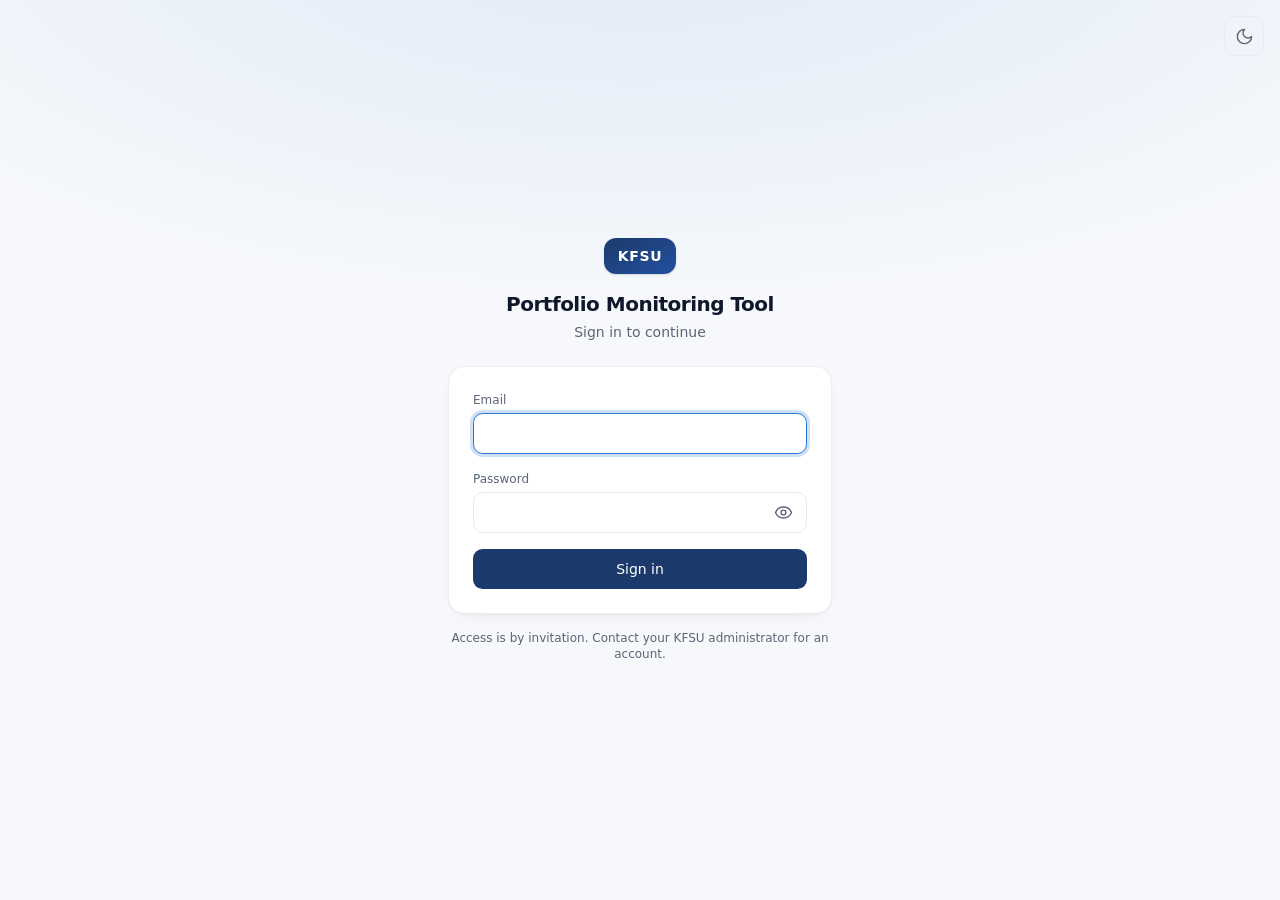
==== index.html @ 023165a6 "Deploy d8deb1f" ====
<!doctype html>
<html lang="en">
<head>
    <meta charset="utf-8">
    <meta name="viewport" content="width=device-width, initial-scale=1, viewport-fit=cover">
    <meta name="theme-color" content="#f8fafc" media="(prefers-color-scheme: light)">
    <meta name="theme-color" content="#09090b" media="(prefers-color-scheme: dark)">
    <meta name="mobile-web-app-capable" content="yes">
    <meta name="apple-mobile-web-app-capable" content="yes">
    <meta name="apple-mobile-web-app-title" content="KFSU PMT">
    <meta name="apple-mobile-web-app-status-bar-style" content="default">
    <link rel="manifest" href="./manifest.webmanifest">
    <link rel="apple-touch-icon" href="./icons/apple-touch-icon.png">
    <meta name="robots" content="noindex, nofollow">
    <title>KFSU Portfolio Monitoring Tool</title>
    <link rel="icon" href="data:image/svg+xml,%3Csvg xmlns='http://www.w3.org/2000/svg' viewBox='0 0 32 32'%3E%3Crect width='32' height='32' rx='7' fill='%231b3a6b'/%3E%3Ctext x='16' y='21' font-family='Arial' font-weight='700' font-size='12' text-anchor='middle' fill='white'%3EKF%3C/text%3E%3C/svg%3E">
    <script>
        (function () {
            var t = null;
            try { t = localStorage.getItem('theme'); } catch (e) {}
            var dark = t === 'dark' || ((t === null || t === 'system') && matchMedia('(prefers-color-scheme: dark)').matches);
            document.documentElement.classList.toggle('dark', dark);
        })();
    </script>
  <script type="module" crossorigin src="./assets/index-t6SXf72Q.js"></script>
  <link rel="stylesheet" crossorigin href="./assets/index-DglkV8sc.css">
</head>
<body class="bg-slate-50 text-slate-900 antialiased dark:bg-zinc-950 dark:text-zinc-100">
    <div id="app"></div>
    <noscript>This application needs JavaScript.</noscript>
</body>
</html>
---- assets/index-DglkV8sc.css ----
.toast-enter-active[data-v-ac002129],.toast-leave-active[data-v-ac002129]{transition:all .25s cubic-bezier(.2,.8,.2,1)}.toast-enter-from[data-v-ac002129],.toast-leave-to[data-v-ac002129]{opacity:0;transform:translateY(12px)}.drawer-backdrop{opacity:0;transition:opacity .28s}.drawer-backdrop.is-in{opacity:1}.drawer-panel{inset-block:0;transition:transform .34s cubic-bezier(.2,.8,.2,1);right:0;transform:translate(100%)}.drawer-panel.is-in{transform:none}.drawer-panel.is-left{inset-block:0;border-radius:0;height:auto;left:0;right:auto;transform:translate(-100%)}.drawer-panel.is-left.is-in{transform:none}@media (width<=639px){.drawer-panel:not(.is-left){border-radius:1.5rem 1.5rem 0 0;height:94dvh;inset:auto 0 0;transform:translateY(100%)}.drawer-panel:not(.is-left).is-in{transform:none}}@media (prefers-reduced-motion:reduce){.drawer-panel,.drawer-backdrop{transition:none}}.pop-enter-active .floating{transition:opacity .14s,transform .18s cubic-bezier(.2,.8,.2,1)}.pop-leave-active .floating{transition:opacity .1s,transform .1s}.pop-enter-from .floating,.pop-leave-to .floating{opacity:0;transform:translateY(-6px)scale(.97)}.sheet-enter-active .sheet-backdrop,.sheet-leave-active .sheet-backdrop{transition:opacity .25s}.sheet-enter-active .sheet-panel{transition:transform .32s cubic-bezier(.2,.8,.2,1)}.sheet-leave-active .sheet-panel{transition:transform .2s ease-in}.sheet-enter-from .sheet-backdrop,.sheet-leave-to .sheet-backdrop{opacity:0}.sheet-enter-from .sheet-panel,.sheet-leave-to .sheet-panel{transform:translateY(100%)}@media (prefers-reduced-motion:reduce){.floating,.sheet-panel,.sheet-backdrop{transition:none!important}}.cal-nav{width:2.25rem;height:2.25rem;color:var(--ink-2);border-radius:.6rem;place-items:center;transition:background-color .15s;display:grid}.cal-nav:hover{background:color-mix(in srgb, var(--ink-2) 12%, transparent)}.cal-day{font-variant-numeric:tabular-nums;border-radius:.7rem;height:2.5rem;font-size:.875rem;transition:background-color .12s,transform .12s}@media (width>=640px){.cal-day{height:2.25rem}}.cal-day:hover{background:color-mix(in srgb, var(--ink-2) 14%, transparent)}.cal-day:active{transform:scale(.92)}.cal-day.is-out{color:color-mix(in srgb, var(--ink-2) 55%, transparent)}.cal-day.is-today{box-shadow:inset 0 0 0 1.5px var(--series-1);font-weight:600}.cal-day.is-selected,.cal-cell.is-selected{color:#fff;box-shadow:none;background:#1b3a6b;font-weight:600}.dark .cal-day.is-selected,.dark .cal-cell.is-selected{background:var(--series-1)}.cal-cell{border-radius:.8rem;height:3rem;font-size:.9rem;transition:background-color .12s}.cal-cell:hover:not(.is-selected){background:color-mix(in srgb, var(--ink-2) 14%, transparent)}.cal-enter-active,.cal-leave-active{transition:opacity .12s,transform .15s}.cal-enter-from{opacity:0;transform:translateY(4px)}.cal-leave-to{opacity:0;transform:translateY(-4px)}.sheet[data-v-468f14e0]{animation:.22s cubic-bezier(.2,.8,.2,1) sheet-in-468f14e0}@keyframes sheet-in-468f14e0{0%{opacity:0;transform:translateY(24px)}to{opacity:1;transform:none}}@media (prefers-reduced-motion:reduce){.sheet[data-v-468f14e0]{animation:none}}.no-scrollbar{scrollbar-width:none}.no-scrollbar::-webkit-scrollbar{display:none}.nav-row{color:inherit;border-radius:.8rem;align-items:center;gap:.75rem;padding:.6rem .75rem;font-size:.9rem;transition:background-color .15s,transform .12s;display:flex}.nav-row svg{color:var(--ink-2);flex-shrink:0}.nav-row:hover{background:color-mix(in srgb, var(--ink-2) 10%, transparent)}.nav-row:active{transform:scale(.98)}.nav-row.is-on{background:color-mix(in srgb, var(--series-1) 13%, transparent);font-weight:600}.nav-row.is-on svg{color:var(--series-1)}@layer properties{@supports (((-webkit-hyphens:none)) and (not (margin-trim:inline))) or ((-moz-orient:inline) and (not (color:rgb(from red r g b)))){*,:before,:after,::backdrop{--tw-translate-x:0;--tw-translate-y:0;--tw-translate-z:0;--tw-rotate-x:initial;--tw-rotate-y:initial;--tw-rotate-z:initial;--tw-skew-x:initial;--tw-skew-y:initial;--tw-space-y-reverse:0;--tw-divide-y-reverse:0;--tw-border-style:solid;--tw-gradient-position:initial;--tw-gradient-from:#0000;--tw-gradient-via:#0000;--tw-gradient-to:#0000;--tw-gradient-stops:initial;--tw-gradient-via-stops:initial;--tw-gradient-from-position:0%;--tw-gradient-via-position:50%;--tw-gradient-to-position:100%;--tw-leading:initial;--tw-font-weight:initial;--tw-tracking:initial;--tw-ordinal:initial;--tw-slashed-zero:initial;--tw-numeric-figure:initial;--tw-numeric-spacing:initial;--tw-numeric-fraction:initial;--tw-shadow:0 0 #0000;--tw-shadow-color:initial;--tw-shadow-alpha:100%;--tw-inset-shadow:0 0 #0000;--tw-inset-shadow-color:initial;--tw-inset-shadow-alpha:100%;--tw-ring-color:initial;--tw-ring-shadow:0 0 #0000;--tw-inset-ring-color:initial;--tw-inset-ring-shadow:0 0 #0000;--tw-ring-inset:initial;--tw-ring-offset-width:0px;--tw-ring-offset-color:#fff;--tw-ring-offset-shadow:0 0 #0000;--tw-blur:initial;--tw-brightness:initial;--tw-contrast:initial;--tw-grayscale:initial;--tw-hue-rotate:initial;--tw-invert:initial;--tw-opacity:initial;--tw-saturate:initial;--tw-sepia:initial;--tw-drop-shadow:initial;--tw-drop-shadow-color:initial;--tw-drop-shadow-alpha:100%;--tw-drop-shadow-size:initial;--tw-backdrop-blur:initial;--tw-backdrop-brightness:initial;--tw-backdrop-contrast:initial;--tw-backdrop-grayscale:initial;--tw-backdrop-hue-rotate:initial;--tw-backdrop-invert:initial;--tw-backdrop-opacity:initial;--tw-backdrop-saturate:initial;--tw-backdrop-sepia:initial;--tw-duration:initial;--tw-ease:initial;--tw-scale-x:1;--tw-scale-y:1;--tw-scale-z:1}}}@layer theme{:root,:host{--font-sans:ui-sans-serif, system-ui, -apple-system, "Segoe UI", Roboto, "Helvetica Neue", Arial, sans-serif;--font-mono:ui-monospace, SFMono-Regular, Menlo, Monaco, Consolas, "Liberation Mono", "Courier New", monospace;--color-red-50:oklch(97.1% .013 17.38);--color-red-200:oklch(88.5% .062 18.334);--color-red-400:oklch(70.4% .191 22.216);--color-red-500:oklch(63.7% .237 25.331);--color-red-600:oklch(57.7% .245 27.325);--color-red-700:oklch(50.5% .213 27.518);--color-red-800:oklch(44.4% .177 26.899);--color-red-900:oklch(39.6% .141 25.723);--color-red-950:oklch(25.8% .092 26.042);--color-amber-50:oklch(98.7% .022 95.277);--color-amber-950:oklch(27.9% .077 45.635);--color-emerald-400:oklch(76.5% .177 163.223);--color-emerald-600:oklch(59.6% .145 163.225);--color-emerald-700:oklch(50.8% .118 165.612);--color-blue-50:oklch(97% .014 254.604);--color-slate-50:oklch(98.4% .003 247.858);--color-slate-100:oklch(96.8% .007 247.896);--color-slate-200:oklch(92.9% .013 255.508);--color-slate-300:oklch(86.9% .022 252.894);--color-slate-400:oklch(70.4% .04 256.788);--color-slate-500:oklch(55.4% .046 257.417);--color-slate-600:oklch(44.6% .043 257.281);--color-slate-800:oklch(27.9% .041 260.031);--color-slate-900:oklch(20.8% .042 265.755);--color-zinc-100:oklch(96.7% .001 286.375);--color-zinc-300:oklch(87.1% .006 286.286);--color-zinc-400:oklch(70.5% .015 286.067);--color-zinc-600:oklch(44.2% .017 285.786);--color-zinc-700:oklch(37% .013 285.805);--color-zinc-800:oklch(27.4% .006 286.033);--color-zinc-900:oklch(21% .006 285.885);--color-zinc-950:oklch(14.1% .005 285.823);--color-black:#000;--color-white:#fff;--spacing:.25rem;--container-sm:24rem;--container-md:28rem;--container-xl:36rem;--container-2xl:42rem;--container-7xl:80rem;--text-xs:.75rem;--text-xs--line-height:calc(1 / .75);--text-sm:.875rem;--text-sm--line-height:calc(1.25 / .875);--text-base:1rem;--text-base--line-height:calc(1.5 / 1);--text-lg:1.125rem;--text-lg--line-height:calc(1.75 / 1.125);--text-xl:1.25rem;--text-xl--line-height:calc(1.75 / 1.25);--text-2xl:1.5rem;--text-2xl--line-height:calc(2 / 1.5);--text-3xl:1.875rem;--text-3xl--line-height:calc(2.25 / 1.875);--font-weight-medium:500;--font-weight-semibold:600;--font-weight-bold:700;--tracking-tight:-.025em;--tracking-wide:.025em;--tracking-wider:.05em;--leading-tight:1.25;--radius-md:.375rem;--radius-lg:.5rem;--radius-xl:.75rem;--radius-2xl:1rem;--radius-3xl:1.5rem;--ease-out:cubic-bezier(0, 0, .2, 1);--animate-spin:spin 1s linear infinite;--animate-pulse:pulse 2s cubic-bezier(.4, 0, .6, 1) infinite;--blur-sm:8px;--blur-xl:24px;--default-transition-duration:.15s;--default-transition-timing-function:cubic-bezier(.4, 0, .2, 1);--default-font-family:var(--font-sans);--default-mono-font-family:var(--font-mono)}}@layer base{*,:after,:before,::backdrop{box-sizing:border-box;border:0 solid;margin:0;padding:0}::file-selector-button{box-sizing:border-box;border:0 solid;margin:0;padding:0}html,:host{-webkit-text-size-adjust:100%;tab-size:4;line-height:1.5;font-family:var(--default-font-family,-apple-system, BlinkMacSystemFont, "Segoe UI", Roboto, "Helvetica Neue", "Noto Sans", Arial, sans-serif, "Apple Color Emoji", "Segoe UI Emoji", "Segoe UI Symbol", "Noto Color Emoji");font-feature-settings:var(--default-font-feature-settings,normal);font-variation-settings:var(--default-font-variation-settings,normal);-webkit-tap-highlight-color:transparent}hr{height:0;color:inherit;border-top-width:1px}abbr:where([title]){-webkit-text-decoration:underline dotted;text-decoration:underline dotted}h1,h2,h3,h4,h5,h6{font-size:inherit;font-weight:inherit}a{color:inherit;-webkit-text-decoration:inherit;-webkit-text-decoration:inherit;-webkit-text-decoration:inherit;-webkit-text-decoration:inherit;text-decoration:inherit}b,strong{font-weight:bolder}code,kbd,samp,pre{font-family:var(--default-mono-font-family,ui-monospace, SFMono-Regular, Menlo, Monaco, Consolas, "Liberation Mono", "Courier New", monospace);font-feature-settings:var(--default-mono-font-feature-settings,normal);font-variation-settings:var(--default-mono-font-variation-settings,normal);font-size:1em}small{font-size:80%}sub,sup{vertical-align:baseline;font-size:75%;line-height:0;position:relative}sub{bottom:-.25em}sup{top:-.5em}table{text-indent:0;border-color:inherit;border-collapse:collapse}:-moz-focusring:where(:not(iframe)){outline:auto}progress{vertical-align:baseline}summary{display:list-item}ol,ul,menu{list-style:none}img,svg,video,canvas,audio,iframe,embed,object{vertical-align:middle;display:block}img,video{max-width:100%;height:auto}button,input,select,optgroup,textarea{font:inherit;font-feature-settings:inherit;font-variation-settings:inherit;letter-spacing:inherit;color:inherit;opacity:1;background-color:#0000;border-radius:0}::file-selector-button{font:inherit;font-feature-settings:inherit;font-variation-settings:inherit;letter-spacing:inherit;color:inherit;opacity:1;background-color:#0000;border-radius:0}:where(select:is([multiple],[size])) optgroup{font-weight:bolder}:where(select:is([multiple],[size])) optgroup option{padding-inline-start:20px}::file-selector-button{margin-inline-end:4px}::placeholder{opacity:1}@supports (not ((-webkit-appearance:-apple-pay-button))) or (contain-intrinsic-size:1px){::placeholder{color:currentColor}@supports (color:color-mix(in lab, red, red)){::placeholder{color:color-mix(in oklab, currentcolor 50%, transparent)}}}textarea{resize:vertical}::-webkit-search-decoration{-webkit-appearance:none}::-webkit-date-and-time-value{min-height:1lh;text-align:inherit}::-webkit-datetime-edit{display:inline-flex}::-webkit-datetime-edit-fields-wrapper{padding:0}::-webkit-datetime-edit{padding-block:0}::-webkit-datetime-edit-year-field{padding-block:0}::-webkit-datetime-edit-month-field{padding-block:0}::-webkit-datetime-edit-day-field{padding-block:0}::-webkit-datetime-edit-hour-field{padding-block:0}::-webkit-datetime-edit-minute-field{padding-block:0}::-webkit-datetime-edit-second-field{padding-block:0}::-webkit-datetime-edit-millisecond-field{padding-block:0}::-webkit-datetime-edit-meridiem-field{padding-block:0}::-webkit-calendar-picker-indicator{line-height:1}:-moz-ui-invalid{box-shadow:none}button,input:where([type=button],[type=reset],[type=submit]){appearance:button}::file-selector-button{appearance:button}::-webkit-inner-spin-button{height:auto}::-webkit-outer-spin-button{height:auto}[hidden]:where(:not([hidden=until-found])){display:none!important}}@layer components{.btn{white-space:nowrap;border-radius:.6rem;justify-content:center;align-items:center;gap:.4rem;min-height:2.5rem;padding:.5rem .9rem;font-size:.875rem;font-weight:500;transition:background-color .15s,opacity .15s;display:inline-flex}.btn-primary{color:#fff;background:#1b3a6b}.btn-primary:hover:not(:disabled){background:#2450a0}.btn-ghost{border:1px solid var(--grid);background:var(--surface)}.btn-ghost:hover:not(:disabled){border-color:var(--ink-2)}@supports (color:color-mix(in lab, red, red)){.btn-ghost:hover:not(:disabled){border-color:color-mix(in srgb, var(--ink-2) 55%, transparent)}}.btn-danger{color:#fff;background:#c2312d}.btn-danger:hover:not(:disabled){background:#a32623}.btn:disabled{opacity:.55;cursor:not-allowed}.input{border:1px solid var(--grid);background:var(--surface);width:100%;min-height:2.5rem;color:inherit;border-radius:.6rem;padding:.55rem .75rem;font-size:.9rem}.input:focus-visible{outline:2px solid var(--series-1);outline-offset:1px}.label{color:var(--ink-2);margin-bottom:.25rem;font-size:.75rem;font-weight:500;display:block}html{-webkit-text-size-adjust:100%}input,select,textarea{font-size:16px}@media (width>=640px){input,select,textarea{font-size:.9rem}}.select-trigger{border:1px solid var(--grid);background:var(--surface);min-height:2.5rem;color:inherit;cursor:pointer;border-radius:.6rem;padding:.5rem .75rem;font-size:.9rem;transition:border-color .15s,box-shadow .15s}.select-trigger:hover:not(:disabled){border-color:var(--ink-2)}@supports (color:color-mix(in lab, red, red)){.select-trigger:hover:not(:disabled){border-color:color-mix(in srgb, var(--ink-2) 50%, transparent)}}.select-trigger.is-open,.select-trigger:focus-visible{border-color:var(--series-1);box-shadow:0 0 0 3px var(--series-1)}@supports (color:color-mix(in lab, red, red)){.select-trigger.is-open,.select-trigger:focus-visible{box-shadow:0 0 0 3px color-mix(in srgb, var(--series-1) 22%, transparent)}}.select-trigger.is-open,.select-trigger:focus-visible{outline:none}.select-sm{min-height:2.25rem;padding:.3rem .65rem;font-size:.85rem}.input:focus-visible{box-shadow:0 0 0 3px var(--series-1)}@supports (color:color-mix(in lab, red, red)){.input:focus-visible{box-shadow:0 0 0 3px color-mix(in srgb, var(--series-1) 22%, transparent)}}.input:focus-visible{border-color:var(--series-1);outline:none}@media (width<=639px){.input,.select-trigger,.btn{min-height:2.9rem}}.btn:active:not(:disabled){transform:scale(.97)}.btn{transition:background-color .15s,opacity .15s,transform .12s}.spinner{border:2px solid;border-right-color:#0000;border-radius:9999px;width:1em;height:1em;animation:.7s linear infinite spin}@keyframes spin{to{transform:rotate(360deg)}}.topbar{z-index:100;pointer-events:none;height:2.5px;position:fixed;inset:0 0 auto;overflow:hidden}.topbar:before{content:"";background:linear-gradient(90deg, transparent, var(--series-1), var(--series-2));width:40%;animation:1.1s ease-in-out infinite topbar;position:absolute;inset:0}@keyframes topbar{0%{transform:translate(-100%)}to{transform:translate(260%)}}@keyframes flash{0%{background-color:color-mix(in srgb, var(--series-1) 22%, transparent)}to{background-color:#0000}}.flash{animation:1.6s ease-out flash}html{scroll-behavior:smooth}@media (prefers-reduced-motion:reduce){html{scroll-behavior:auto}}.icon-btn{width:2.1rem;height:2.1rem;color:var(--ink-2);border-radius:.6rem;place-items:center;transition:background-color .15s,transform .12s;display:inline-grid}.icon-btn:hover{background:var(--ink-2)}@supports (color:color-mix(in lab, red, red)){.icon-btn:hover{background:color-mix(in srgb, var(--ink-2) 13%, transparent)}}.icon-btn:hover{color:inherit}.icon-btn:active{transform:scale(.9)}@keyframes row-in{0%{opacity:0;transform:translateY(8px)}to{opacity:1;transform:none}}.row-in{animation:.4s cubic-bezier(.2,.8,.2,1) both row-in;animation-delay:calc(var(--i,0) * 28ms)}.fab{right:1rem;bottom:calc(5.4rem + env(safe-area-inset-bottom));z-index:40;color:#fff;background:linear-gradient(135deg,#1b3a6b,#2450a0);border-radius:1.2rem;place-items:center;width:3.5rem;height:3.5rem;transition:transform .15s;display:grid;position:fixed;box-shadow:0 10px 24px -6px #1b3a6b8c}.fab:active{transform:scale(.92)}@media (prefers-reduced-motion:reduce){.row-in{animation:none}}.chip{border:1px solid var(--series-1);border-radius:9999px;flex-shrink:0;align-items:center;gap:.35rem;display:inline-flex}@supports (color:color-mix(in lab, red, red)){.chip{border:1px solid color-mix(in srgb, var(--series-1) 35%, transparent)}}.chip{background:var(--series-1)}@supports (color:color-mix(in lab, red, red)){.chip{background:color-mix(in srgb, var(--series-1) 10%, var(--surface))}}.chip{padding:.3rem .5rem .3rem .75rem;font-size:.8rem;font-weight:500;transition:transform .12s,background-color .15s}.chip:hover{background:var(--series-1)}@supports (color:color-mix(in lab, red, red)){.chip:hover{background:color-mix(in srgb, var(--series-1) 18%, var(--surface))}}.chip:active{transform:scale(.95)}.group-head{background:var(--surface)}@supports (color:color-mix(in lab, red, red)){.group-head{background:color-mix(in srgb, var(--surface) 90%, transparent)}}.group-head{border:1px solid var(--grid)}.fab-up{bottom:calc(9rem + env(safe-area-inset-bottom))}}@layer utilities{.pointer-events-auto{pointer-events:auto}.pointer-events-none{pointer-events:none}.invisible{visibility:hidden}.visible{visibility:visible}.sr-only{clip-path:inset(50%);white-space:nowrap;border-width:0;width:1px;height:1px;margin:-1px;padding:0;position:absolute;overflow:hidden}.absolute{position:absolute}.fixed{position:fixed}.relative{position:relative}.sticky{position:sticky}.inset-0{inset:0}.inset-x-0{inset-inline:0}.inset-x-2\.5{inset-inline:calc(var(--spacing) * 2.5)}.inset-y-1{inset-block:var(--spacing)}.-top-0\.5{top:calc(var(--spacing) * -.5)}.-top-1{top:calc(var(--spacing) * -1)}.top-0{top:0}.top-0\.5{top:calc(var(--spacing) * .5)}.top-1\/2{top:50%}.top-4{top:calc(var(--spacing) * 4)}.top-\[3\.6rem\]{top:3.6rem}.-right-0\.5{right:calc(var(--spacing) * -.5)}.right-1{right:var(--spacing)}.right-1\.5{right:calc(var(--spacing) * 1.5)}.right-4{right:calc(var(--spacing) * 4)}.bottom-0{bottom:0}.bottom-2\.5{bottom:calc(var(--spacing) * 2.5)}.bottom-\[5rem\]{bottom:5rem}.left-0{left:0}.left-0\.5{left:calc(var(--spacing) * .5)}.left-1{left:var(--spacing)}.left-3{left:calc(var(--spacing) * 3)}.z-10{z-index:10}.z-20{z-index:20}.z-30{z-index:30}.z-40{z-index:40}.z-50{z-index:50}.z-\[60\]{z-index:60}.z-\[70\]{z-index:70}.z-\[80\]{z-index:80}.z-\[90\]{z-index:90}.-mx-1{margin-inline:calc(var(--spacing) * -1)}.-mx-2{margin-inline:calc(var(--spacing) * -2)}.mx-auto{margin-inline:auto}.mt-0\.5{margin-top:calc(var(--spacing) * .5)}.mt-1{margin-top:var(--spacing)}.mt-1\.5{margin-top:calc(var(--spacing) * 1.5)}.mt-2{margin-top:calc(var(--spacing) * 2)}.mt-3{margin-top:calc(var(--spacing) * 3)}.mt-4{margin-top:calc(var(--spacing) * 4)}.mt-5{margin-top:calc(var(--spacing) * 5)}.mt-px{margin-top:1px}.-mr-2{margin-right:calc(var(--spacing) * -2)}.mb-1{margin-bottom:var(--spacing)}.mb-1\.5{margin-bottom:calc(var(--spacing) * 1.5)}.mb-2{margin-bottom:calc(var(--spacing) * 2)}.mb-2\.5{margin-bottom:calc(var(--spacing) * 2.5)}.mb-3{margin-bottom:calc(var(--spacing) * 3)}.mb-4{margin-bottom:calc(var(--spacing) * 4)}.mb-5{margin-bottom:calc(var(--spacing) * 5)}.mb-6{margin-bottom:calc(var(--spacing) * 6)}.ml-1{margin-left:var(--spacing)}.ml-1\.5{margin-left:calc(var(--spacing) * 1.5)}.ml-2{margin-left:calc(var(--spacing) * 2)}.ml-auto{margin-left:auto}.\!grid{display:grid!important}.block{display:block}.contents{display:contents}.flex{display:flex}.grid{display:grid}.hidden{display:none}.inline-block{display:inline-block}.inline-flex{display:inline-flex}.inline-grid{display:inline-grid}.table{display:table}.\!size-10{width:calc(var(--spacing) * 10)!important;height:calc(var(--spacing) * 10)!important}.\!size-11{width:calc(var(--spacing) * 11)!important;height:calc(var(--spacing) * 11)!important}.size-2\.5{width:calc(var(--spacing) * 2.5);height:calc(var(--spacing) * 2.5)}.size-5{width:calc(var(--spacing) * 5);height:calc(var(--spacing) * 5)}.size-8{width:calc(var(--spacing) * 8);height:calc(var(--spacing) * 8)}.size-9{width:calc(var(--spacing) * 9);height:calc(var(--spacing) * 9)}.size-10{width:calc(var(--spacing) * 10);height:calc(var(--spacing) * 10)}.size-11{width:calc(var(--spacing) * 11);height:calc(var(--spacing) * 11)}.size-14{width:calc(var(--spacing) * 14);height:calc(var(--spacing) * 14)}.size-16{width:calc(var(--spacing) * 16);height:calc(var(--spacing) * 16)}.h-1{height:var(--spacing)}.h-1\.5{height:calc(var(--spacing) * 1.5)}.h-2{height:calc(var(--spacing) * 2)}.h-2\.5{height:calc(var(--spacing) * 2.5)}.h-3{height:calc(var(--spacing) * 3)}.h-3\.5{height:calc(var(--spacing) * 3.5)}.h-4{height:calc(var(--spacing) * 4)}.h-5{height:calc(var(--spacing) * 5)}.h-6{height:calc(var(--spacing) * 6)}.h-7{height:calc(var(--spacing) * 7)}.h-8{height:calc(var(--spacing) * 8)}.h-9{height:calc(var(--spacing) * 9)}.h-28{height:calc(var(--spacing) * 28)}.h-32{height:calc(var(--spacing) * 32)}.h-72{height:calc(var(--spacing) * 72)}.h-96{height:calc(var(--spacing) * 96)}.h-full{height:100%}.max-h-80{max-height:calc(var(--spacing) * 80)}.max-h-\[82dvh\]{max-height:82dvh}.max-h-\[92dvh\]{max-height:92dvh}.\!min-h-0{min-height:0!important}.\!min-h-10{min-height:calc(var(--spacing) * 10)!important}.min-h-0{min-height:0}.min-h-5{min-height:calc(var(--spacing) * 5)}.min-h-dvh{min-height:100dvh}.min-h-screen{min-height:100vh}.w-0\.5{width:calc(var(--spacing) * .5)}.w-1\/2{width:50%}.w-2\.5{width:calc(var(--spacing) * 2.5)}.w-8{width:calc(var(--spacing) * 8)}.w-10{width:calc(var(--spacing) * 10)}.w-11{width:calc(var(--spacing) * 11)}.w-12{width:calc(var(--spacing) * 12)}.w-14{width:calc(var(--spacing) * 14)}.w-24{width:calc(var(--spacing) * 24)}.w-28{width:calc(var(--spacing) * 28)}.w-40{width:calc(var(--spacing) * 40)}.w-48{width:calc(var(--spacing) * 48)}.w-\[34\%\]{width:34%}.w-\[86vw\]{width:86vw}.w-full{width:100%}.max-w-2xl{max-width:var(--container-2xl)}.max-w-7xl{max-width:var(--container-7xl)}.max-w-\[16rem\]{max-width:16rem}.max-w-\[21rem\]{max-width:21rem}.max-w-\[22rem\]{max-width:22rem}.max-w-md{max-width:var(--container-md)}.max-w-sm{max-width:var(--container-sm)}.max-w-xl{max-width:var(--container-xl)}.min-w-0{min-width:0}.min-w-\[34rem\]{min-width:34rem}.min-w-\[640px\]{min-width:640px}.flex-1{flex:1}.flex-shrink{flex-shrink:1}.shrink-0{flex-shrink:0}.translate-x-5{--tw-translate-x:calc(var(--spacing) * 5);translate:var(--tw-translate-x) var(--tw-translate-y)}.-translate-y-1\/2{--tw-translate-y:calc(calc(1 / 2 * 100%) * -1);translate:var(--tw-translate-x) var(--tw-translate-y)}.-rotate-90{rotate:-90deg}.rotate-180{rotate:180deg}.transform{transform:var(--tw-rotate-x,) var(--tw-rotate-y,) var(--tw-rotate-z,) var(--tw-skew-x,) var(--tw-skew-y,)}.animate-pulse{animation:var(--animate-pulse)}.animate-spin{animation:var(--animate-spin)}.cursor-pointer{cursor:pointer}.touch-none{touch-action:none}.resize{resize:both}.grid-cols-2{grid-template-columns:repeat(2,minmax(0,1fr))}.grid-cols-3{grid-template-columns:repeat(3,minmax(0,1fr))}.grid-cols-7{grid-template-columns:repeat(7,minmax(0,1fr))}.flex-col{flex-direction:column}.flex-wrap{flex-wrap:wrap}.place-content-center{place-content:center}.place-items-center{place-items:center}.place-items-start{place-items:start}.items-baseline{align-items:baseline}.items-center{align-items:center}.items-end{align-items:flex-end}.items-start{align-items:flex-start}.items-stretch{align-items:stretch}.justify-around{justify-content:space-around}.justify-between{justify-content:space-between}.justify-center{justify-content:center}.justify-end{justify-content:flex-end}.justify-items-center{justify-items:center}.\!gap-3{gap:calc(var(--spacing) * 3)!important}.gap-0\.5{gap:calc(var(--spacing) * .5)}.gap-1{gap:var(--spacing)}.gap-1\.5{gap:calc(var(--spacing) * 1.5)}.gap-2{gap:calc(var(--spacing) * 2)}.gap-2\.5{gap:calc(var(--spacing) * 2.5)}.gap-3{gap:calc(var(--spacing) * 3)}.gap-3\.5{gap:calc(var(--spacing) * 3.5)}.gap-4{gap:calc(var(--spacing) * 4)}.gap-5{gap:calc(var(--spacing) * 5)}.gap-6{gap:calc(var(--spacing) * 6)}:where(.space-y-1\.5>:not(:last-child)){--tw-space-y-reverse:0;margin-block-start:calc(calc(var(--spacing) * 1.5) * var(--tw-space-y-reverse));margin-block-end:calc(calc(var(--spacing) * 1.5) * calc(1 - var(--tw-space-y-reverse)))}:where(.space-y-2>:not(:last-child)){--tw-space-y-reverse:0;margin-block-start:calc(calc(var(--spacing) * 2) * var(--tw-space-y-reverse));margin-block-end:calc(calc(var(--spacing) * 2) * calc(1 - var(--tw-space-y-reverse)))}:where(.space-y-2\.5>:not(:last-child)){--tw-space-y-reverse:0;margin-block-start:calc(calc(var(--spacing) * 2.5) * var(--tw-space-y-reverse));margin-block-end:calc(calc(var(--spacing) * 2.5) * calc(1 - var(--tw-space-y-reverse)))}:where(.space-y-3>:not(:last-child)){--tw-space-y-reverse:0;margin-block-start:calc(calc(var(--spacing) * 3) * var(--tw-space-y-reverse));margin-block-end:calc(calc(var(--spacing) * 3) * calc(1 - var(--tw-space-y-reverse)))}:where(.space-y-4>:not(:last-child)){--tw-space-y-reverse:0;margin-block-start:calc(calc(var(--spacing) * 4) * var(--tw-space-y-reverse));margin-block-end:calc(calc(var(--spacing) * 4) * calc(1 - var(--tw-space-y-reverse)))}:where(.space-y-5>:not(:last-child)){--tw-space-y-reverse:0;margin-block-start:calc(calc(var(--spacing) * 5) * var(--tw-space-y-reverse));margin-block-end:calc(calc(var(--spacing) * 5) * calc(1 - var(--tw-space-y-reverse)))}:where(.space-y-7>:not(:last-child)){--tw-space-y-reverse:0;margin-block-start:calc(calc(var(--spacing) * 7) * var(--tw-space-y-reverse));margin-block-end:calc(calc(var(--spacing) * 7) * calc(1 - var(--tw-space-y-reverse)))}.gap-x-3{column-gap:calc(var(--spacing) * 3)}.gap-x-4{column-gap:calc(var(--spacing) * 4)}.gap-x-6{column-gap:calc(var(--spacing) * 6)}.gap-y-0\.5{row-gap:calc(var(--spacing) * .5)}.gap-y-1{row-gap:var(--spacing)}.gap-y-1\.5{row-gap:calc(var(--spacing) * 1.5)}.gap-y-2{row-gap:calc(var(--spacing) * 2)}.gap-y-2\.5{row-gap:calc(var(--spacing) * 2.5)}.gap-y-3{row-gap:calc(var(--spacing) * 3)}:where(.divide-y>:not(:last-child)){--tw-divide-y-reverse:0;border-bottom-style:var(--tw-border-style);border-top-style:var(--tw-border-style);border-top-width:calc(1px * var(--tw-divide-y-reverse));border-bottom-width:calc(1px * calc(1 - var(--tw-divide-y-reverse)))}:where(.divide-\[var\(--grid\)\]>:not(:last-child)){border-color:var(--grid)}:where(.divide-slate-100>:not(:last-child)){border-color:var(--color-slate-100)}.truncate{text-overflow:ellipsis;white-space:nowrap;overflow:hidden}.overflow-hidden{overflow:hidden}.overflow-visible{overflow:visible}.overflow-x-auto{overflow-x:auto}.overflow-y-auto{overflow-y:auto}.overscroll-contain{overscroll-behavior:contain}.\!rounded-xl{border-radius:var(--radius-xl)!important}.rounded{border-radius:.25rem}.rounded-2xl{border-radius:var(--radius-2xl)}.rounded-full{border-radius:2147483647px}.rounded-lg{border-radius:var(--radius-lg)}.rounded-md{border-radius:var(--radius-md)}.rounded-xl{border-radius:var(--radius-xl)}.rounded-t-2xl{border-top-left-radius:var(--radius-2xl);border-top-right-radius:var(--radius-2xl)}.rounded-t-3xl{border-top-left-radius:var(--radius-3xl);border-top-right-radius:var(--radius-3xl)}.border{border-style:var(--tw-border-style);border-width:1px}.border-y{border-block-style:var(--tw-border-style);border-block-width:1px}.border-t{border-top-style:var(--tw-border-style);border-top-width:1px}.border-b{border-bottom-style:var(--tw-border-style);border-bottom-width:1px}.border-b-0{border-bottom-style:var(--tw-border-style);border-bottom-width:0}.border-dashed{--tw-border-style:dashed;border-style:dashed}.\!border-\[var\(--series-1\)\]{border-color:var(--series-1)!important}.\!border-red-200{border-color:var(--color-red-200)!important}.\!border-red-500{border-color:var(--color-red-500)!important}.border-\[var\(--grid\)\]{border-color:var(--grid)}.border-red-200{border-color:var(--color-red-200)}.border-slate-100{border-color:var(--color-slate-100)}.border-slate-200{border-color:var(--color-slate-200)}.border-slate-200\/70{border-color:#e2e8f0b3}@supports (color:color-mix(in lab, red, red)){.border-slate-200\/70{border-color:color-mix(in oklab, var(--color-slate-200) 70%, transparent)}}.border-slate-300{border-color:var(--color-slate-300)}.border-transparent{border-color:#0000}.\!bg-\[var\(--surface\)\]{background-color:var(--surface)!important}.bg-\[\#1b3a6b\]{background-color:#1b3a6b}.bg-\[\#1b3a6b\]\/10{background-color:oklab(35.2997% -.0173548 -.0913556/.1)}.bg-\[var\(--series-1\)\]{background-color:var(--series-1)}.bg-\[var\(--surface\)\],.bg-\[var\(--surface\)\]\/92{background-color:var(--surface)}@supports (color:color-mix(in lab, red, red)){.bg-\[var\(--surface\)\]\/92{background-color:color-mix(in oklab, var(--surface) 92%, transparent)}}.bg-\[var\(--tick\)\]{background-color:var(--tick)}.bg-amber-50{background-color:var(--color-amber-50)}.bg-black\/10{background-color:#0000001a}@supports (color:color-mix(in lab, red, red)){.bg-black\/10{background-color:color-mix(in oklab, var(--color-black) 10%, transparent)}}.bg-blue-50{background-color:var(--color-blue-50)}.bg-red-50{background-color:var(--color-red-50)}.bg-red-500{background-color:var(--color-red-500)}.bg-red-700{background-color:var(--color-red-700)}.bg-slate-50{background-color:var(--color-slate-50)}.bg-slate-50\/80{background-color:#f8fafccc}@supports (color:color-mix(in lab, red, red)){.bg-slate-50\/80{background-color:color-mix(in oklab, var(--color-slate-50) 80%, transparent)}}.bg-slate-100{background-color:var(--color-slate-100)}.bg-slate-200{background-color:var(--color-slate-200)}.bg-slate-200\/70{background-color:#e2e8f0b3}@supports (color:color-mix(in lab, red, red)){.bg-slate-200\/70{background-color:color-mix(in oklab, var(--color-slate-200) 70%, transparent)}}.bg-slate-200\/80{background-color:#e2e8f0cc}@supports (color:color-mix(in lab, red, red)){.bg-slate-200\/80{background-color:color-mix(in oklab, var(--color-slate-200) 80%, transparent)}}.bg-slate-300{background-color:var(--color-slate-300)}.bg-slate-900{background-color:var(--color-slate-900)}.bg-slate-900\/40{background-color:#0f172b66}@supports (color:color-mix(in lab, red, red)){.bg-slate-900\/40{background-color:color-mix(in oklab, var(--color-slate-900) 40%, transparent)}}.bg-slate-900\/45{background-color:#0f172b73}@supports (color:color-mix(in lab, red, red)){.bg-slate-900\/45{background-color:color-mix(in oklab, var(--color-slate-900) 45%, transparent)}}.bg-slate-900\/50{background-color:#0f172b80}@supports (color:color-mix(in lab, red, red)){.bg-slate-900\/50{background-color:color-mix(in oklab, var(--color-slate-900) 50%, transparent)}}.bg-transparent{background-color:#0000}.bg-white{background-color:var(--color-white)}.bg-gradient-to-br{--tw-gradient-position:to bottom right in oklab;background-image:linear-gradient(var(--tw-gradient-stops))}.from-\[\#1b3a6b\]{--tw-gradient-from:#1b3a6b;--tw-gradient-stops:var(--tw-gradient-via-stops,var(--tw-gradient-position), var(--tw-gradient-from) var(--tw-gradient-from-position), var(--tw-gradient-to) var(--tw-gradient-to-position))}.from-\[\#2a78d6\]{--tw-gradient-from:#2a78d6;--tw-gradient-stops:var(--tw-gradient-via-stops,var(--tw-gradient-position), var(--tw-gradient-from) var(--tw-gradient-from-position), var(--tw-gradient-to) var(--tw-gradient-to-position))}.from-\[\#c8501f\]{--tw-gradient-from:#c8501f;--tw-gradient-stops:var(--tw-gradient-via-stops,var(--tw-gradient-position), var(--tw-gradient-from) var(--tw-gradient-from-position), var(--tw-gradient-to) var(--tw-gradient-to-position))}.to-\[\#4a98f0\]{--tw-gradient-to:#4a98f0;--tw-gradient-stops:var(--tw-gradient-via-stops,var(--tw-gradient-position), var(--tw-gradient-from) var(--tw-gradient-from-position), var(--tw-gradient-to) var(--tw-gradient-to-position))}.to-\[\#2450a0\]{--tw-gradient-to:#2450a0;--tw-gradient-stops:var(--tw-gradient-via-stops,var(--tw-gradient-position), var(--tw-gradient-from) var(--tw-gradient-from-position), var(--tw-gradient-to) var(--tw-gradient-to-position))}.to-\[\#eb6834\]{--tw-gradient-to:#eb6834;--tw-gradient-stops:var(--tw-gradient-via-stops,var(--tw-gradient-position), var(--tw-gradient-from) var(--tw-gradient-from-position), var(--tw-gradient-to) var(--tw-gradient-to-position))}.p-1{padding:var(--spacing)}.p-1\.5{padding:calc(var(--spacing) * 1.5)}.p-2{padding:calc(var(--spacing) * 2)}.p-2\.5{padding:calc(var(--spacing) * 2.5)}.p-3{padding:calc(var(--spacing) * 3)}.p-3\.5{padding:calc(var(--spacing) * 3.5)}.p-4{padding:calc(var(--spacing) * 4)}.p-5{padding:calc(var(--spacing) * 5)}.p-6{padding:calc(var(--spacing) * 6)}.p-8{padding:calc(var(--spacing) * 8)}.p-10{padding:calc(var(--spacing) * 10)}.\!px-2\.5{padding-inline:calc(var(--spacing) * 2.5)!important}.\!px-3{padding-inline:calc(var(--spacing) * 3)!important}.px-0\.5{padding-inline:calc(var(--spacing) * .5)}.px-1{padding-inline:var(--spacing)}.px-1\.5{padding-inline:calc(var(--spacing) * 1.5)}.px-2{padding-inline:calc(var(--spacing) * 2)}.px-2\.5{padding-inline:calc(var(--spacing) * 2.5)}.px-3{padding-inline:calc(var(--spacing) * 3)}.px-3\.5{padding-inline:calc(var(--spacing) * 3.5)}.px-4{padding-inline:calc(var(--spacing) * 4)}.px-5{padding-inline:calc(var(--spacing) * 5)}.\!py-1{padding-block:var(--spacing)!important}.\!py-1\.5{padding-block:calc(var(--spacing) * 1.5)!important}.\!py-2{padding-block:calc(var(--spacing) * 2)!important}.py-0\.5{padding-block:calc(var(--spacing) * .5)}.py-1{padding-block:var(--spacing)}.py-1\.5{padding-block:calc(var(--spacing) * 1.5)}.py-2{padding-block:calc(var(--spacing) * 2)}.py-2\.5{padding-block:calc(var(--spacing) * 2.5)}.py-3{padding-block:calc(var(--spacing) * 3)}.py-3\.5{padding-block:calc(var(--spacing) * 3.5)}.py-4{padding-block:calc(var(--spacing) * 4)}.py-5{padding-block:calc(var(--spacing) * 5)}.py-6{padding-block:calc(var(--spacing) * 6)}.py-8{padding-block:calc(var(--spacing) * 8)}.py-10{padding-block:calc(var(--spacing) * 10)}.py-14{padding-block:calc(var(--spacing) * 14)}.\!pt-4{padding-top:calc(var(--spacing) * 4)!important}.pt-1{padding-top:var(--spacing)}.pt-1\.5{padding-top:calc(var(--spacing) * 1.5)}.pt-2{padding-top:calc(var(--spacing) * 2)}.pt-2\.5{padding-top:calc(var(--spacing) * 2.5)}.pt-3{padding-top:calc(var(--spacing) * 3)}.pt-\[14vh\]{padding-top:14vh}.pr-10{padding-right:calc(var(--spacing) * 10)}.pr-12{padding-right:calc(var(--spacing) * 12)}.pb-1{padding-bottom:var(--spacing)}.pb-2{padding-bottom:calc(var(--spacing) * 2)}.pb-3{padding-bottom:calc(var(--spacing) * 3)}.pb-28{padding-bottom:calc(var(--spacing) * 28)}.pb-\[calc\(4\.75rem\+env\(safe-area-inset-bottom\)\)\]{padding-bottom:calc(4.75rem + env(safe-area-inset-bottom))}.pb-\[calc\(5\.5rem\+env\(safe-area-inset-bottom\)\)\]{padding-bottom:calc(5.5rem + env(safe-area-inset-bottom))}.pb-\[env\(safe-area-inset-bottom\)\]{padding-bottom:env(safe-area-inset-bottom)}.pb-\[max\(\.5rem\,env\(safe-area-inset-bottom\)\)\]{padding-bottom:max(.5rem, env(safe-area-inset-bottom))}.pb-\[max\(\.9rem\,env\(safe-area-inset-bottom\)\)\]{padding-bottom:max(.9rem, env(safe-area-inset-bottom))}.pb-\[max\(\.75rem\,env\(safe-area-inset-bottom\)\)\]{padding-bottom:max(.75rem, env(safe-area-inset-bottom))}.pl-8{padding-left:calc(var(--spacing) * 8)}.pl-9{padding-left:calc(var(--spacing) * 9)}.pl-10{padding-left:calc(var(--spacing) * 10)}.text-center{text-align:center}.text-left{text-align:left}.text-right{text-align:right}.align-middle{vertical-align:middle}.text-2xl{font-size:var(--text-2xl);line-height:var(--tw-leading,var(--text-2xl--line-height))}.text-3xl{font-size:var(--text-3xl);line-height:var(--tw-leading,var(--text-3xl--line-height))}.text-base{font-size:var(--text-base);line-height:var(--tw-leading,var(--text-base--line-height))}.text-lg{font-size:var(--text-lg);line-height:var(--tw-leading,var(--text-lg--line-height))}.text-sm{font-size:var(--text-sm);line-height:var(--tw-leading,var(--text-sm--line-height))}.text-xl{font-size:var(--text-xl);line-height:var(--tw-leading,var(--text-xl--line-height))}.text-xs{font-size:var(--text-xs);line-height:var(--tw-leading,var(--text-xs--line-height))}.text-\[10px\]{font-size:10px}.text-\[11px\]{font-size:11px}.text-\[28px\]{font-size:28px}.leading-none{--tw-leading:1;line-height:1}.leading-tight{--tw-leading:var(--leading-tight);line-height:var(--leading-tight)}.font-bold{--tw-font-weight:var(--font-weight-bold);font-weight:var(--font-weight-bold)}.font-medium{--tw-font-weight:var(--font-weight-medium);font-weight:var(--font-weight-medium)}.font-semibold{--tw-font-weight:var(--font-weight-semibold);font-weight:var(--font-weight-semibold)}.tracking-\[\.08em\]{--tw-tracking:.08em;letter-spacing:.08em}.tracking-tight{--tw-tracking:var(--tracking-tight);letter-spacing:var(--tracking-tight)}.tracking-wide{--tw-tracking:var(--tracking-wide);letter-spacing:var(--tracking-wide)}.tracking-wider{--tw-tracking:var(--tracking-wider);letter-spacing:var(--tracking-wider)}.break-words{overflow-wrap:break-word}.whitespace-nowrap{white-space:nowrap}.text-\[\#1b3a6b\]{color:#1b3a6b}.text-\[var\(--ink-2\)\]\/70{color:var(--ink-2)}@supports (color:color-mix(in lab, red, red)){.text-\[var\(--ink-2\)\]\/70{color:color-mix(in oklab, var(--ink-2) 70%, transparent)}}.text-\[var\(--series-1\)\]{color:var(--series-1)}.text-emerald-600{color:var(--color-emerald-600)}.text-emerald-700{color:var(--color-emerald-700)}.text-red-600{color:var(--color-red-600)}.text-red-700{color:var(--color-red-700)}.text-red-800{color:var(--color-red-800)}.text-slate-500{color:var(--color-slate-500)}.text-slate-600{color:var(--color-slate-600)}.text-slate-900{color:var(--color-slate-900)}.text-white{color:var(--color-white)}.normal-case{text-transform:none}.uppercase{text-transform:uppercase}.tabular-nums{--tw-numeric-spacing:tabular-nums;font-variant-numeric:var(--tw-ordinal,) var(--tw-slashed-zero,) var(--tw-numeric-figure,) var(--tw-numeric-spacing,) var(--tw-numeric-fraction,)}.underline{text-decoration-line:underline}.underline-offset-2{text-underline-offset:2px}.antialiased{-webkit-font-smoothing:antialiased;-moz-osx-font-smoothing:grayscale}.opacity-60{opacity:.6}.opacity-70{opacity:.7}.shadow{--tw-shadow:0 1px 3px 0 var(--tw-shadow-color,#0000001a), 0 1px 2px -1px var(--tw-shadow-color,#0000001a);box-shadow:var(--tw-inset-shadow), var(--tw-inset-ring-shadow), var(--tw-ring-offset-shadow), var(--tw-ring-shadow), var(--tw-shadow)}.shadow-2xl{--tw-shadow:0 25px 50px -12px var(--tw-shadow-color,#00000040);box-shadow:var(--tw-inset-shadow), var(--tw-inset-ring-shadow), var(--tw-ring-offset-shadow), var(--tw-ring-shadow), var(--tw-shadow)}.shadow-lg{--tw-shadow:0 10px 15px -3px var(--tw-shadow-color,#0000001a), 0 4px 6px -4px var(--tw-shadow-color,#0000001a);box-shadow:var(--tw-inset-shadow), var(--tw-inset-ring-shadow), var(--tw-ring-offset-shadow), var(--tw-ring-shadow), var(--tw-shadow)}.shadow-sm{--tw-shadow:0 1px 3px 0 var(--tw-shadow-color,#0000001a), 0 1px 2px -1px var(--tw-shadow-color,#0000001a);box-shadow:var(--tw-inset-shadow), var(--tw-inset-ring-shadow), var(--tw-ring-offset-shadow), var(--tw-ring-shadow), var(--tw-shadow)}.ring-1{--tw-ring-shadow:var(--tw-ring-inset,) 0 0 0 calc(1px + var(--tw-ring-offset-width)) var(--tw-ring-color,currentcolor);box-shadow:var(--tw-inset-shadow), var(--tw-inset-ring-shadow), var(--tw-ring-offset-shadow), var(--tw-ring-shadow), var(--tw-shadow)}.ring-2{--tw-ring-shadow:var(--tw-ring-inset,) 0 0 0 calc(2px + var(--tw-ring-offset-width)) var(--tw-ring-color,currentcolor);box-shadow:var(--tw-inset-shadow), var(--tw-inset-ring-shadow), var(--tw-ring-offset-shadow), var(--tw-ring-shadow), var(--tw-shadow)}.ring-\[var\(--surface\)\]{--tw-ring-color:var(--surface)}.ring-slate-200{--tw-ring-color:var(--color-slate-200)}.filter{filter:var(--tw-blur,) var(--tw-brightness,) var(--tw-contrast,) var(--tw-grayscale,) var(--tw-hue-rotate,) var(--tw-invert,) var(--tw-saturate,) var(--tw-sepia,) var(--tw-drop-shadow,)}.backdrop-blur{--tw-backdrop-blur:blur(8px);-webkit-backdrop-filter:var(--tw-backdrop-blur,) var(--tw-backdrop-brightness,) var(--tw-backdrop-contrast,) var(--tw-backdrop-grayscale,) var(--tw-backdrop-hue-rotate,) var(--tw-backdrop-invert,) var(--tw-backdrop-opacity,) var(--tw-backdrop-saturate,) var(--tw-backdrop-sepia,);backdrop-filter:var(--tw-backdrop-blur,) var(--tw-backdrop-brightness,) var(--tw-backdrop-contrast,) var(--tw-backdrop-grayscale,) var(--tw-backdrop-hue-rotate,) var(--tw-backdrop-invert,) var(--tw-backdrop-opacity,) var(--tw-backdrop-saturate,) var(--tw-backdrop-sepia,)}.backdrop-blur-\[2px\]{--tw-backdrop-blur:blur(2px);-webkit-backdrop-filter:var(--tw-backdrop-blur,) var(--tw-backdrop-brightness,) var(--tw-backdrop-contrast,) var(--tw-backdrop-grayscale,) var(--tw-backdrop-hue-rotate,) var(--tw-backdrop-invert,) var(--tw-backdrop-opacity,) var(--tw-backdrop-saturate,) var(--tw-backdrop-sepia,);backdrop-filter:var(--tw-backdrop-blur,) var(--tw-backdrop-brightness,) var(--tw-backdrop-contrast,) var(--tw-backdrop-grayscale,) var(--tw-backdrop-hue-rotate,) var(--tw-backdrop-invert,) var(--tw-backdrop-opacity,) var(--tw-backdrop-saturate,) var(--tw-backdrop-sepia,)}.backdrop-blur-sm{--tw-backdrop-blur:blur(var(--blur-sm));-webkit-backdrop-filter:var(--tw-backdrop-blur,) var(--tw-backdrop-brightness,) var(--tw-backdrop-contrast,) var(--tw-backdrop-grayscale,) var(--tw-backdrop-hue-rotate,) var(--tw-backdrop-invert,) var(--tw-backdrop-opacity,) var(--tw-backdrop-saturate,) var(--tw-backdrop-sepia,);backdrop-filter:var(--tw-backdrop-blur,) var(--tw-backdrop-brightness,) var(--tw-backdrop-contrast,) var(--tw-backdrop-grayscale,) var(--tw-backdrop-hue-rotate,) var(--tw-backdrop-invert,) var(--tw-backdrop-opacity,) var(--tw-backdrop-saturate,) var(--tw-backdrop-sepia,)}.backdrop-blur-xl{--tw-backdrop-blur:blur(var(--blur-xl));-webkit-backdrop-filter:var(--tw-backdrop-blur,) var(--tw-backdrop-brightness,) var(--tw-backdrop-contrast,) var(--tw-backdrop-grayscale,) var(--tw-backdrop-hue-rotate,) var(--tw-backdrop-invert,) var(--tw-backdrop-opacity,) var(--tw-backdrop-saturate,) var(--tw-backdrop-sepia,);backdrop-filter:var(--tw-backdrop-blur,) var(--tw-backdrop-brightness,) var(--tw-backdrop-contrast,) var(--tw-backdrop-grayscale,) var(--tw-backdrop-hue-rotate,) var(--tw-backdrop-invert,) var(--tw-backdrop-opacity,) var(--tw-backdrop-saturate,) var(--tw-backdrop-sepia,)}.transition{transition-property:color,background-color,border-color,outline-color,text-decoration-color,fill,stroke,--tw-gradient-from,--tw-gradient-via,--tw-gradient-to,opacity,box-shadow,transform,translate,scale,rotate,filter,-webkit-backdrop-filter,backdrop-filter,display,content-visibility,overlay,pointer-events;transition-timing-function:var(--tw-ease,var(--default-transition-timing-function));transition-duration:var(--tw-duration,var(--default-transition-duration))}.transition-\[height\]{transition-property:height;transition-timing-function:var(--tw-ease,var(--default-transition-timing-function));transition-duration:var(--tw-duration,var(--default-transition-duration))}.transition-\[left\]{transition-property:left;transition-timing-function:var(--tw-ease,var(--default-transition-timing-function));transition-duration:var(--tw-duration,var(--default-transition-duration))}.transition-\[width\]{transition-property:width;transition-timing-function:var(--tw-ease,var(--default-transition-timing-function));transition-duration:var(--tw-duration,var(--default-transition-duration))}.transition-all{transition-property:all;transition-timing-function:var(--tw-ease,var(--default-transition-timing-function));transition-duration:var(--tw-duration,var(--default-transition-duration))}.transition-colors{transition-property:color,background-color,border-color,outline-color,text-decoration-color,fill,stroke,--tw-gradient-from,--tw-gradient-via,--tw-gradient-to;transition-timing-function:var(--tw-ease,var(--default-transition-timing-function));transition-duration:var(--tw-duration,var(--default-transition-duration))}.transition-opacity{transition-property:opacity;transition-timing-function:var(--tw-ease,var(--default-transition-timing-function));transition-duration:var(--tw-duration,var(--default-transition-duration))}.transition-transform{transition-property:transform,translate,scale,rotate;transition-timing-function:var(--tw-ease,var(--default-transition-timing-function));transition-duration:var(--tw-duration,var(--default-transition-duration))}.\!transition-none{transition-property:none!important}.duration-200{--tw-duration:.2s;transition-duration:.2s}.duration-300{--tw-duration:.3s;transition-duration:.3s}.duration-500{--tw-duration:.5s;transition-duration:.5s}.duration-700{--tw-duration:.7s;transition-duration:.7s}.ease-\[cubic-bezier\(\.2\,\.8\,\.2\,1\)\]{--tw-ease:cubic-bezier(.2,.8,.2,1);transition-timing-function:cubic-bezier(.2,.8,.2,1)}.ease-out{--tw-ease:var(--ease-out);transition-timing-function:var(--ease-out)}.outline-none{--tw-outline-style:none;outline-style:none}.select-none{-webkit-user-select:none;user-select:none}.ring-inset{--tw-ring-inset:inset}.group-active\:scale-90:is(:where(.group):active *){--tw-scale-x:90%;--tw-scale-y:90%;--tw-scale-z:90%;scale:var(--tw-scale-x) var(--tw-scale-y)}.placeholder\:text-slate-400::placeholder{color:var(--color-slate-400)}.first\:mt-0:first-child{margin-top:0}.last\:border-0:last-child{border-style:var(--tw-border-style);border-width:0}@media (hover:hover){.hover\:border-\[color-mix\(in_srgb\,var\(--ink-2\)_45\%\,transparent\)\]:hover{border-color:var(--ink-2)}@supports (color:color-mix(in lab, red, red)){.hover\:border-\[color-mix\(in_srgb\,var\(--ink-2\)_45\%\,transparent\)\]:hover{border-color:color-mix(in srgb,var(--ink-2) 45%,transparent)}}.hover\:border-\[var\(--series-1\)\]:hover{border-color:var(--series-1)}.hover\:border-slate-300:hover{border-color:var(--color-slate-300)}.hover\:bg-\[\#2450a0\]:hover{background-color:#2450a0}.hover\:bg-slate-50:hover{background-color:var(--color-slate-50)}.hover\:bg-slate-100:hover{background-color:var(--color-slate-100)}.hover\:text-\[var\(--series-1\)\]:hover{color:var(--series-1)}.hover\:text-slate-800:hover{color:var(--color-slate-800)}.hover\:text-slate-900:hover{color:var(--color-slate-900)}.hover\:underline:hover{text-decoration-line:underline}}.focus-visible\:bg-slate-50:focus-visible{background-color:var(--color-slate-50)}.active\:scale-90:active{--tw-scale-x:90%;--tw-scale-y:90%;--tw-scale-z:90%;scale:var(--tw-scale-x) var(--tw-scale-y)}.active\:scale-95:active{--tw-scale-x:95%;--tw-scale-y:95%;--tw-scale-z:95%;scale:var(--tw-scale-x) var(--tw-scale-y)}.active\:scale-\[\.97\]:active{scale:.97}.active\:scale-\[\.985\]:active{scale:.985}.active\:bg-slate-100:active{background-color:var(--color-slate-100)}.disabled\:opacity-60:disabled{opacity:.6}@media not all and (width>=40rem){.max-sm\:w-12{width:calc(var(--spacing) * 12)}.max-sm\:\!px-0{padding-inline:0!important}}@media (width>=40rem){.sm\:col-span-2{grid-column:span 2/span 2}.sm\:ml-auto{margin-left:auto}.sm\:block{display:block}.sm\:flex{display:flex}.sm\:grid{display:grid}.sm\:hidden{display:none}.sm\:inline{display:inline}.sm\:inline-flex{display:inline-flex}.sm\:h-32{height:calc(var(--spacing) * 32)}.sm\:w-44{width:calc(var(--spacing) * 44)}.sm\:w-52{width:calc(var(--spacing) * 52)}.sm\:w-72{width:calc(var(--spacing) * 72)}.sm\:w-\[30rem\]{width:30rem}.sm\:w-\[38rem\]{width:38rem}.sm\:w-auto{width:auto}.sm\:max-w-2xl{max-width:var(--container-2xl)}.sm\:max-w-md{max-width:var(--container-md)}.sm\:min-w-32{min-width:calc(var(--spacing) * 32)}.sm\:min-w-40{min-width:calc(var(--spacing) * 40)}.sm\:flex-none{flex:none}.sm\:grid-cols-2{grid-template-columns:repeat(2,minmax(0,1fr))}.sm\:grid-cols-3{grid-template-columns:repeat(3,minmax(0,1fr))}.sm\:grid-cols-4{grid-template-columns:repeat(4,minmax(0,1fr))}.sm\:items-center{align-items:center}.sm\:justify-between{justify-content:space-between}:where(.sm\:space-y-5>:not(:last-child)){--tw-space-y-reverse:0;margin-block-start:calc(calc(var(--spacing) * 5) * var(--tw-space-y-reverse));margin-block-end:calc(calc(var(--spacing) * 5) * calc(1 - var(--tw-space-y-reverse)))}.sm\:rounded-2xl{border-radius:var(--radius-2xl)}.sm\:p-3\.5{padding:calc(var(--spacing) * 3.5)}.sm\:p-5{padding:calc(var(--spacing) * 5)}.sm\:p-6{padding:calc(var(--spacing) * 6)}.sm\:px-5{padding-inline:calc(var(--spacing) * 5)}.sm\:px-6{padding-inline:calc(var(--spacing) * 6)}.sm\:py-2{padding-block:calc(var(--spacing) * 2)}.sm\:pt-4{padding-top:calc(var(--spacing) * 4)}.sm\:text-\[32px\]{font-size:32px}}@media (width>=48rem){.md\:bottom-3{bottom:calc(var(--spacing) * 3)}.md\:block{display:block}.md\:hidden{display:none}.md\:inline-flex{display:inline-flex}.md\:pb-0{padding-bottom:0}.md\:pb-4{padding-bottom:calc(var(--spacing) * 4)}.md\:pb-8{padding-bottom:calc(var(--spacing) * 8)}}@media (width>=64rem){.lg\:col-span-2{grid-column:span 2/span 2}.lg\:col-span-3{grid-column:span 3/span 3}.lg\:grid-cols-2{grid-template-columns:repeat(2,minmax(0,1fr))}.lg\:grid-cols-4{grid-template-columns:repeat(4,minmax(0,1fr))}.lg\:grid-cols-5{grid-template-columns:repeat(5,minmax(0,1fr))}}:where(.dark\:divide-zinc-800:where(.dark,.dark *)>:not(:last-child)){border-color:var(--color-zinc-800)}.dark\:\!border-red-900:where(.dark,.dark *){border-color:var(--color-red-900)!important}.dark\:border-red-900:where(.dark,.dark *){border-color:var(--color-red-900)}.dark\:border-zinc-600:where(.dark,.dark *){border-color:var(--color-zinc-600)}.dark\:border-zinc-700:where(.dark,.dark *){border-color:var(--color-zinc-700)}.dark\:border-zinc-800:where(.dark,.dark *){border-color:var(--color-zinc-800)}.dark\:border-zinc-800\/70:where(.dark,.dark *){border-color:#27272ab3}@supports (color:color-mix(in lab, red, red)){.dark\:border-zinc-800\/70:where(.dark,.dark *){border-color:color-mix(in oklab, var(--color-zinc-800) 70%, transparent)}}.dark\:border-zinc-800\/80:where(.dark,.dark *){border-color:#27272acc}@supports (color:color-mix(in lab, red, red)){.dark\:border-zinc-800\/80:where(.dark,.dark *){border-color:color-mix(in oklab, var(--color-zinc-800) 80%, transparent)}}.dark\:bg-\[var\(--series-1\)\]:where(.dark,.dark *),.dark\:bg-\[var\(--series-1\)\]\/18:where(.dark,.dark *){background-color:var(--series-1)}@supports (color:color-mix(in lab, red, red)){.dark\:bg-\[var\(--series-1\)\]\/18:where(.dark,.dark *){background-color:color-mix(in oklab, var(--series-1) 18%, transparent)}}.dark\:bg-amber-950\/50:where(.dark,.dark *){background-color:#46190180}@supports (color:color-mix(in lab, red, red)){.dark\:bg-amber-950\/50:where(.dark,.dark *){background-color:color-mix(in oklab, var(--color-amber-950) 50%, transparent)}}.dark\:bg-red-950:where(.dark,.dark *){background-color:var(--color-red-950)}.dark\:bg-white\/15:where(.dark,.dark *){background-color:#ffffff26}@supports (color:color-mix(in lab, red, red)){.dark\:bg-white\/15:where(.dark,.dark *){background-color:color-mix(in oklab, var(--color-white) 15%, transparent)}}.dark\:bg-zinc-600:where(.dark,.dark *){background-color:var(--color-zinc-600)}.dark\:bg-zinc-700:where(.dark,.dark *){background-color:var(--color-zinc-700)}.dark\:bg-zinc-800:where(.dark,.dark *){background-color:var(--color-zinc-800)}.dark\:bg-zinc-800\/70:where(.dark,.dark *){background-color:#27272ab3}@supports (color:color-mix(in lab, red, red)){.dark\:bg-zinc-800\/70:where(.dark,.dark *){background-color:color-mix(in oklab, var(--color-zinc-800) 70%, transparent)}}.dark\:bg-zinc-800\/80:where(.dark,.dark *){background-color:#27272acc}@supports (color:color-mix(in lab, red, red)){.dark\:bg-zinc-800\/80:where(.dark,.dark *){background-color:color-mix(in oklab, var(--color-zinc-800) 80%, transparent)}}.dark\:bg-zinc-900:where(.dark,.dark *){background-color:var(--color-zinc-900)}.dark\:bg-zinc-900\/60:where(.dark,.dark *){background-color:#18181b99}@supports (color:color-mix(in lab, red, red)){.dark\:bg-zinc-900\/60:where(.dark,.dark *){background-color:color-mix(in oklab, var(--color-zinc-900) 60%, transparent)}}.dark\:bg-zinc-900\/70:where(.dark,.dark *){background-color:#18181bb3}@supports (color:color-mix(in lab, red, red)){.dark\:bg-zinc-900\/70:where(.dark,.dark *){background-color:color-mix(in oklab, var(--color-zinc-900) 70%, transparent)}}.dark\:bg-zinc-950:where(.dark,.dark *){background-color:var(--color-zinc-950)}.dark\:text-\[var\(--series-1\)\]:where(.dark,.dark *){color:var(--series-1)}.dark\:text-emerald-400:where(.dark,.dark *){color:var(--color-emerald-400)}.dark\:text-red-200:where(.dark,.dark *){color:var(--color-red-200)}.dark\:text-red-400:where(.dark,.dark *){color:var(--color-red-400)}.dark\:text-white:where(.dark,.dark *){color:var(--color-white)}.dark\:text-zinc-100:where(.dark,.dark *){color:var(--color-zinc-100)}.dark\:text-zinc-300:where(.dark,.dark *){color:var(--color-zinc-300)}.dark\:text-zinc-400:where(.dark,.dark *){color:var(--color-zinc-400)}.dark\:ring-zinc-700:where(.dark,.dark *){--tw-ring-color:var(--color-zinc-700)}@media (hover:hover){.dark\:hover\:bg-zinc-800:where(.dark,.dark *):hover{background-color:var(--color-zinc-800)}.dark\:hover\:bg-zinc-800\/50:where(.dark,.dark *):hover{background-color:#27272a80}@supports (color:color-mix(in lab, red, red)){.dark\:hover\:bg-zinc-800\/50:where(.dark,.dark *):hover{background-color:color-mix(in oklab, var(--color-zinc-800) 50%, transparent)}}.dark\:hover\:bg-zinc-900\/60:where(.dark,.dark *):hover{background-color:#18181b99}@supports (color:color-mix(in lab, red, red)){.dark\:hover\:bg-zinc-900\/60:where(.dark,.dark *):hover{background-color:color-mix(in oklab, var(--color-zinc-900) 60%, transparent)}}.dark\:hover\:text-zinc-100:where(.dark,.dark *):hover{color:var(--color-zinc-100)}}.dark\:focus-visible\:bg-zinc-800\/50:where(.dark,.dark *):focus-visible{background-color:#27272a80}@supports (color:color-mix(in lab, red, red)){.dark\:focus-visible\:bg-zinc-800\/50:where(.dark,.dark *):focus-visible{background-color:color-mix(in oklab, var(--color-zinc-800) 50%, transparent)}}.dark\:active\:bg-zinc-800:where(.dark,.dark *):active{background-color:var(--color-zinc-800)}}:root{--series-1:#2a78d6;--series-2:#eb6834;--series-muted:#cfd6e2;--surface:#fff;--grid:#e8ebf1;--ink-2:#5b6577;--tick:#0f172a;--tip-bg:#fff;--tip-ink:#0f172a;--status-good:#0ca30c;--status-warning:#d98f00;--status-critical:#d03b3b}.dark{--series-1:#3987e5;--series-2:#d95926;--series-muted:#3b4252;--surface:#18181b;--grid:#2a2a30;--ink-2:#a1a1aa;--tick:#f4f4f5;--tip-bg:#27272a;--tip-ink:#fafafa;--status-good:#22b422;--status-warning:#fab219;--status-critical:#e86060}body{background:#f6f8fb}.dark body{background:#09090b}.app-bg{background-image:radial-gradient(900px 380px at 50% -80px, var(--series-1), transparent)}@supports (color:color-mix(in lab, red, red)){.app-bg{background-image:radial-gradient(900px 380px at 50% -80px, color-mix(in srgb, var(--series-1) 11%, transparent), transparent)}}.app-bg{background-repeat:no-repeat}.text-muted{color:var(--ink-2)}.card{background:var(--surface);border:1px solid var(--grid)}@supports (color:color-mix(in lab, red, red)){.card{border:1px solid color-mix(in srgb, var(--grid) 90%, transparent)}}.card{border-radius:1rem;transition:box-shadow .25s,transform .25s,border-color .25s;box-shadow:0 1px 2px #0f172a0a,0 8px 24px -12px #0f172a14}.card:hover{box-shadow:0 1px 2px #0f172a0d,0 16px 32px -14px #0f172a29}.dark .card{box-shadow:0 0 0 1px #ffffff05,0 12px 28px -14px #0009}.glass{background:var(--surface)}@supports (color:color-mix(in lab, red, red)){.glass{background:color-mix(in srgb, var(--surface) 78%, transparent)}}.glass{-webkit-backdrop-filter:saturate(1.6)blur(14px);backdrop-filter:saturate(1.6)blur(14px)}.field{border:1px solid var(--ink-2)}@supports (color:color-mix(in lab, red, red)){.field{border:1px solid color-mix(in srgb, var(--ink-2) 28%, transparent)}}.field{background:var(--surface);border-radius:.75rem;padding:.35rem .75rem;font-size:.875rem;transition:border-color .2s,background .2s}.field:hover{border-color:var(--ink-2)}@supports (color:color-mix(in lab, red, red)){.field:hover{border-color:color-mix(in srgb, var(--ink-2) 55%, transparent)}}.field:focus-visible,button:focus-visible,a:focus-visible,[tabindex]:focus-visible{outline:2px solid var(--series-1);outline-offset:2px}@keyframes rise{0%{opacity:0;transform:translateY(16px)scale(.985)}to{opacity:1;transform:none}}.rise{animation:.65s cubic-bezier(.2,.8,.2,1) both rise;animation-delay:calc(var(--i,0) * 65ms)}.view-enter-active{transition:opacity .4s,transform .5s cubic-bezier(.2,.8,.2,1)}.view-leave-active{transition:opacity .16s,transform .16s}.view-enter-from{opacity:0;transform:translateY(18px)scale(.99)}.view-leave-to{opacity:0;transform:translateY(-6px)}.tile{--ease:cubic-bezier(.2, .8, .2, 1);background:var(--c)}@supports (color:color-mix(in lab, red, red)){.tile{background:color-mix(in srgb, var(--c) 13%, var(--surface))}}.tile{border:1px solid var(--c)}@supports (color:color-mix(in lab, red, red)){.tile{border:1px solid color-mix(in srgb, var(--c) 38%, transparent)}}.tile{transition:transform .85s var(--ease), width .85s var(--ease), height .85s var(--ease), opacity .5s ease, box-shadow .25s ease, background .4s ease}.tile:hover{z-index:2;box-shadow:0 10px 26px -10px var(--c)}@supports (color:color-mix(in lab, red, red)){.tile:hover{box-shadow:0 10px 26px -10px color-mix(in srgb, var(--c) 60%, transparent)}}.tile:hover{background:var(--c)}@supports (color:color-mix(in lab, red, red)){.tile:hover{background:color-mix(in srgb, var(--c) 20%, var(--surface))}}@keyframes tile-in{0%{opacity:0;scale:.92}to{opacity:1;scale:1}}.tile{animation:.55s cubic-bezier(.2,.8,.2,1) both tile-in}.flip-move{transition:transform .55s cubic-bezier(.2,.8,.2,1)}.flip-enter-active{transition:opacity .4s,transform .4s}.flip-enter-from{opacity:0;transform:translate(-14px)}.flip-leave-active{display:none}.feed-move,.feed-enter-active{transition:transform .5s cubic-bezier(.2,.8,.2,1),opacity .4s}.feed-enter-from{opacity:0;transform:translateY(10px)}.feed-leave-active{display:none}.palette-enter-active{transition:opacity .2s}.palette-leave-active{transition:opacity .14s}.palette-enter-from,.palette-leave-to{opacity:0}.palette-enter-active .palette-panel{transition:transform .28s cubic-bezier(.2,.8,.2,1)}.palette-enter-from .palette-panel{transform:translateY(-14px)scale(.97)}@keyframes reveal{0%{transform:scaleX(0)}to{transform:scaleX(1)}}.spark-reveal{transform-box:fill-box;transform-origin:0;animation:.9s cubic-bezier(.2,.8,.2,1) both reveal}@keyframes shimmer{to{background-position:-200% 0}}.skeleton{background:linear-gradient(90deg, var(--grid) 25%, var(--grid) 50%, var(--grid) 75%)}@supports (color:color-mix(in lab, red, red)){.skeleton{background:linear-gradient(90deg, var(--grid) 25%, color-mix(in srgb, var(--grid) 55%, var(--surface)) 50%, var(--grid) 75%)}}.skeleton{background-size:200% 100%;animation:1.4s linear infinite shimmer}@media (prefers-reduced-motion:reduce){*,:before,:after{transition-duration:.001ms!important;animation-duration:.001ms!important;animation-iteration-count:1!important}}@property --tw-translate-x{syntax:"*";inherits:false;initial-value:0}@property --tw-translate-y{syntax:"*";inherits:false;initial-value:0}@property --tw-translate-z{syntax:"*";inherits:false;initial-value:0}@property --tw-rotate-x{syntax:"*";inherits:false}@property --tw-rotate-y{syntax:"*";inherits:false}@property --tw-rotate-z{syntax:"*";inherits:false}@property --tw-skew-x{syntax:"*";inherits:false}@property --tw-skew-y{syntax:"*";inherits:false}@property --tw-space-y-reverse{syntax:"*";inherits:false;initial-value:0}@property --tw-divide-y-reverse{syntax:"*";inherits:false;initial-value:0}@property --tw-border-style{syntax:"*";inherits:false;initial-value:solid}@property --tw-gradient-position{syntax:"*";inherits:false}@property --tw-gradient-from{syntax:"<color>";inherits:false;initial-value:#0000}@property --tw-gradient-via{syntax:"<color>";inherits:false;initial-value:#0000}@property --tw-gradient-to{syntax:"<color>";inherits:false;initial-value:#0000}@property --tw-gradient-stops{syntax:"*";inherits:false}@property --tw-gradient-via-stops{syntax:"*";inherits:false}@property --tw-gradient-from-position{syntax:"<length-percentage>";inherits:false;initial-value:0%}@property --tw-gradient-via-position{syntax:"<length-percentage>";inherits:false;initial-value:50%}@property --tw-gradient-to-position{syntax:"<length-percentage>";inherits:false;initial-value:100%}@property --tw-leading{syntax:"*";inherits:false}@property --tw-font-weight{syntax:"*";inherits:false}@property --tw-tracking{syntax:"*";inherits:false}@property --tw-ordinal{syntax:"*";inherits:false}@property --tw-slashed-zero{syntax:"*";inherits:false}@property --tw-numeric-figure{syntax:"*";inherits:false}@property --tw-numeric-spacing{syntax:"*";inherits:false}@property --tw-numeric-fraction{syntax:"*";inherits:false}@property --tw-shadow{syntax:"*";inherits:false;initial-value:0 0 #0000}@property --tw-shadow-color{syntax:"*";inherits:false}@property --tw-shadow-alpha{syntax:"<percentage>";inherits:false;initial-value:100%}@property --tw-inset-shadow{syntax:"*";inherits:false;initial-value:0 0 #0000}@property --tw-inset-shadow-color{syntax:"*";inherits:false}@property --tw-inset-shadow-alpha{syntax:"<percentage>";inherits:false;initial-value:100%}@property --tw-ring-color{syntax:"*";inherits:false}@property --tw-ring-shadow{syntax:"*";inherits:false;initial-value:0 0 #0000}@property --tw-inset-ring-color{syntax:"*";inherits:false}@property --tw-inset-ring-shadow{syntax:"*";inherits:false;initial-value:0 0 #0000}@property --tw-ring-inset{syntax:"*";inherits:false}@property --tw-ring-offset-width{syntax:"<length>";inherits:false;initial-value:0}@property --tw-ring-offset-color{syntax:"*";inherits:false;initial-value:#fff}@property --tw-ring-offset-shadow{syntax:"*";inherits:false;initial-value:0 0 #0000}@property --tw-blur{syntax:"*";inherits:false}@property --tw-brightness{syntax:"*";inherits:false}@property --tw-contrast{syntax:"*";inherits:false}@property --tw-grayscale{syntax:"*";inherits:false}@property --tw-hue-rotate{syntax:"*";inherits:false}@property --tw-invert{syntax:"*";inherits:false}@property --tw-opacity{syntax:"*";inherits:false}@property --tw-saturate{syntax:"*";inherits:false}@property --tw-sepia{syntax:"*";inherits:false}@property --tw-drop-shadow{syntax:"*";inherits:false}@property --tw-drop-shadow-color{syntax:"*";inherits:false}@property --tw-drop-shadow-alpha{syntax:"<percentage>";inherits:false;initial-value:100%}@property --tw-drop-shadow-size{syntax:"*";inherits:false}@property --tw-backdrop-blur{syntax:"*";inherits:false}@property --tw-backdrop-brightness{syntax:"*";inherits:false}@property --tw-backdrop-contrast{syntax:"*";inherits:false}@property --tw-backdrop-grayscale{syntax:"*";inherits:false}@property --tw-backdrop-hue-rotate{syntax:"*";inherits:false}@property --tw-backdrop-invert{syntax:"*";inherits:false}@property --tw-backdrop-opacity{syntax:"*";inherits:false}@property --tw-backdrop-saturate{syntax:"*";inherits:false}@property --tw-backdrop-sepia{syntax:"*";inherits:false}@property --tw-duration{syntax:"*";inherits:false}@property --tw-ease{syntax:"*";inherits:false}@property --tw-scale-x{syntax:"*";inherits:false;initial-value:1}@property --tw-scale-y{syntax:"*";inherits:false;initial-value:1}@property --tw-scale-z{syntax:"*";inherits:false;initial-value:1}@keyframes spin{to{transform:rotate(360deg)}}@keyframes pulse{50%{opacity:.5}}
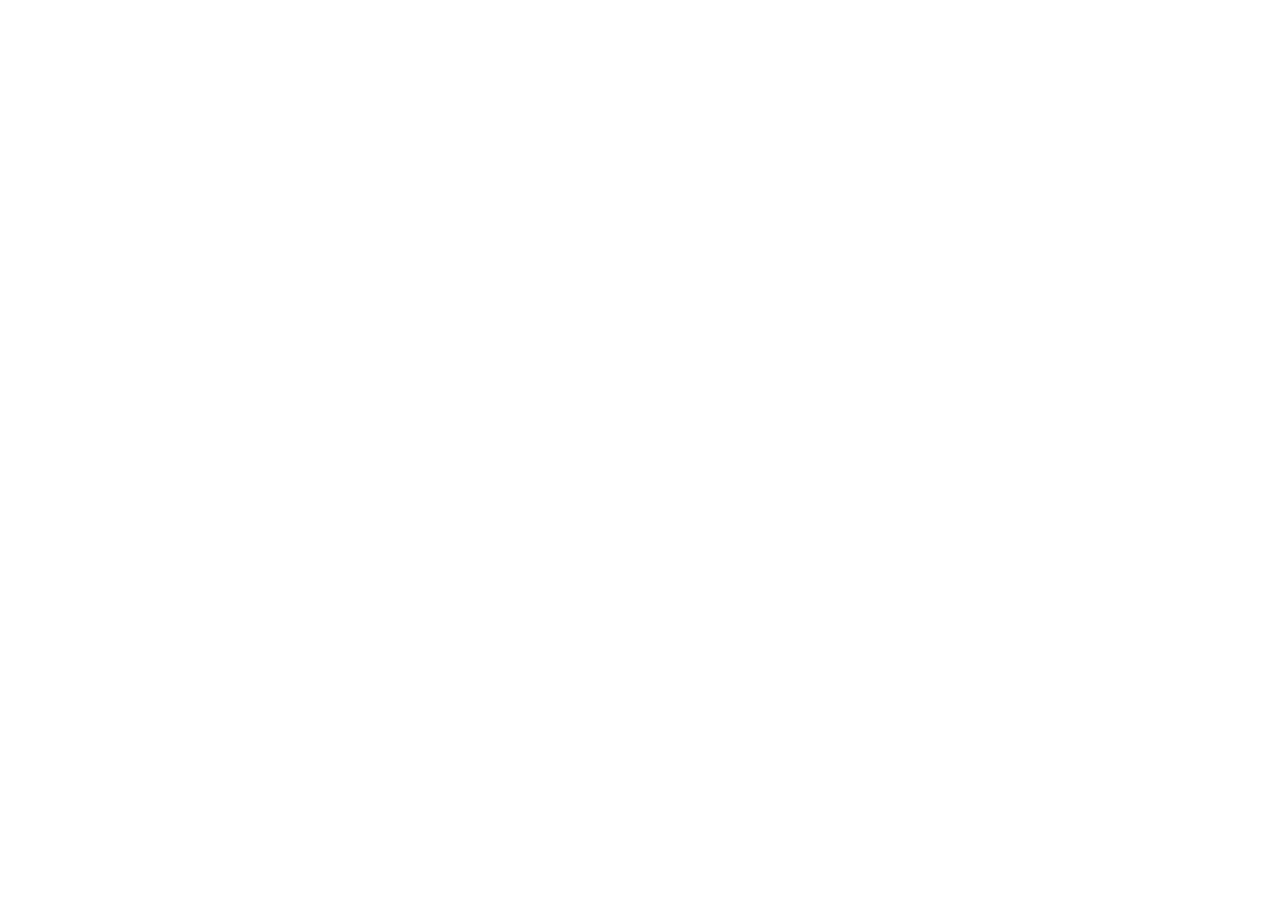
==== commit d4dd95a8: "Redirect to the new portal on alwaysdata" ====
--- a/index.html
+++ b/index.html
@@ -1,32 +1,19 @@
 <!doctype html>
 <html lang="en">
 <head>
-    <meta charset="utf-8">
-    <meta name="viewport" content="width=device-width, initial-scale=1, viewport-fit=cover">
-    <meta name="theme-color" content="#f8fafc" media="(prefers-color-scheme: light)">
-    <meta name="theme-color" content="#09090b" media="(prefers-color-scheme: dark)">
-    <meta name="mobile-web-app-capable" content="yes">
-    <meta name="apple-mobile-web-app-capable" content="yes">
-    <meta name="apple-mobile-web-app-title" content="KFSU PMT">
-    <meta name="apple-mobile-web-app-status-bar-style" content="default">
-    <link rel="manifest" href="./manifest.webmanifest">
-    <link rel="apple-touch-icon" href="./icons/apple-touch-icon.png">
-    <meta name="robots" content="noindex, nofollow">
-    <title>KFSU Portfolio Monitoring Tool</title>
-    <link rel="icon" href="data:image/svg+xml,%3Csvg xmlns='http://www.w3.org/2000/svg' viewBox='0 0 32 32'%3E%3Crect width='32' height='32' rx='7' fill='%231b3a6b'/%3E%3Ctext x='16' y='21' font-family='Arial' font-weight='700' font-size='12' text-anchor='middle' fill='white'%3EKF%3C/text%3E%3C/svg%3E">
-    <script>
-        (function () {
-            var t = null;
-            try { t = localStorage.getItem('theme'); } catch (e) {}
-            var dark = t === 'dark' || ((t === null || t === 'system') && matchMedia('(prefers-color-scheme: dark)').matches);
-            document.documentElement.classList.toggle('dark', dark);
-        })();
-    </script>
-  <script type="module" crossorigin src="./assets/index-t6SXf72Q.js"></script>
-  <link rel="stylesheet" crossorigin href="./assets/index-DglkV8sc.css">
+<meta charset="utf-8">
+<meta name="viewport" content="width=device-width, initial-scale=1">
+<title>KFSU PMT has moved</title>
+<meta name="robots" content="noindex">
+<link rel="canonical" href="https://kfsutool.alwaysdata.net/portal/">
+<meta http-equiv="refresh" content="0; url=https://kfsutool.alwaysdata.net/portal/">
+<script>
+  // Keep the path, query and #/route so old bookmarks land on the same page.
+  location.replace('https://kfsutool.alwaysdata.net/portal/' + location.pathname.replace(/^\/+/, '') + location.search + location.hash);
+</script>
+<style>body{font:16px/1.5 system-ui,sans-serif;margin:3rem 1rem;text-align:center;color:#1f2937;background:#fff}@media (prefers-color-scheme:dark){body{color:#e5e7eb;background:#111827}a{color:#93c5fd}}</style>
 </head>
-<body class="bg-slate-50 text-slate-900 antialiased dark:bg-zinc-950 dark:text-zinc-100">
-    <div id="app"></div>
-    <noscript>This application needs JavaScript.</noscript>
+<body>
+<p>The KFSU Project Monitoring Tool has moved to <a href="https://kfsutool.alwaysdata.net/portal/">kfsutool.alwaysdata.net/portal</a>.</p>
 </body>
 </html>
